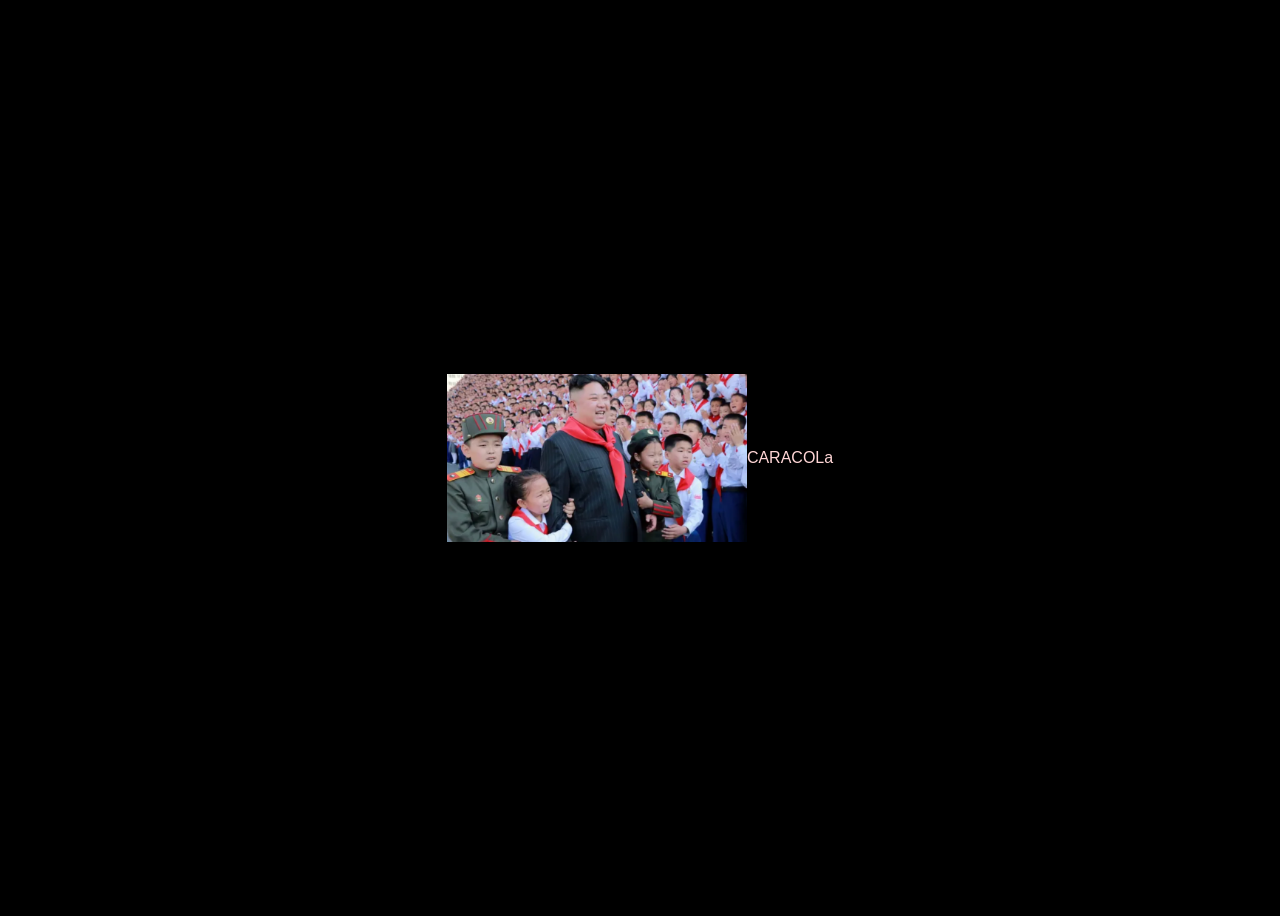
==== index.html @ 69c29f2c "update" ====
<!DOCTYPE html>
<!-- Indica al navegador que este documento usa HTML5 -->

<html>
<!-- Inicio del documento HTML -->

<head>
<!-- Sección donde van metadatos, título y estilos -->

<meta charset="UTF-8">
<!-- Define la codificación de caracteres para que se vean bien tildes y símbolos -->

<title>mixturitas</title>
<!-- Título de la página que aparece en la pestaña del navegador -->

<style>
/* Aquí comienza la sección de estilos CSS que define la apariencia visual */

body{
/* "body" se refiere a todo el contenido visible de la página */

  background-color: black;
  /* Define que el fondo de toda la página sea blanco */

  color: #FFD6D6;
  /* Define que el color del texto sea negro */

  margin: 100;
  /* Elimina los márgenes que los navegadores agregan por defecto */

  height: 100vh;
  /* Hace que el alto del cuerpo sea igual al 100% de la altura de la pantalla */

  display: flex;
  /* Activa el sistema Flexbox para organizar y centrar elementos */

  justify-content: center;
  /* Centra el contenido horizontalmente */

  align-items: center;
  /* Centra el contenido verticalmente */

  font-family: helvetica, sans-serif;
  /* Define la tipografía del texto */

  font-size: 15spx;
  /* Define el tamaño grande del texto */

}
/* Fin de las reglas de estilo del body */

</style>
<!-- Fin de la sección de estilos -->

</head>
<!-- Fin de la sección head -->

<body>
<!-- Inicio del contenido visible de la página -->
<img src="img/kim.png" alt="descripción" width="300">
CARACOLa
<!-- Texto que aparece en el centro de la pantalla -->

</body>
<!-- Fin del contenido visible -->

</html>
<!-- Fin del documento HTML -->
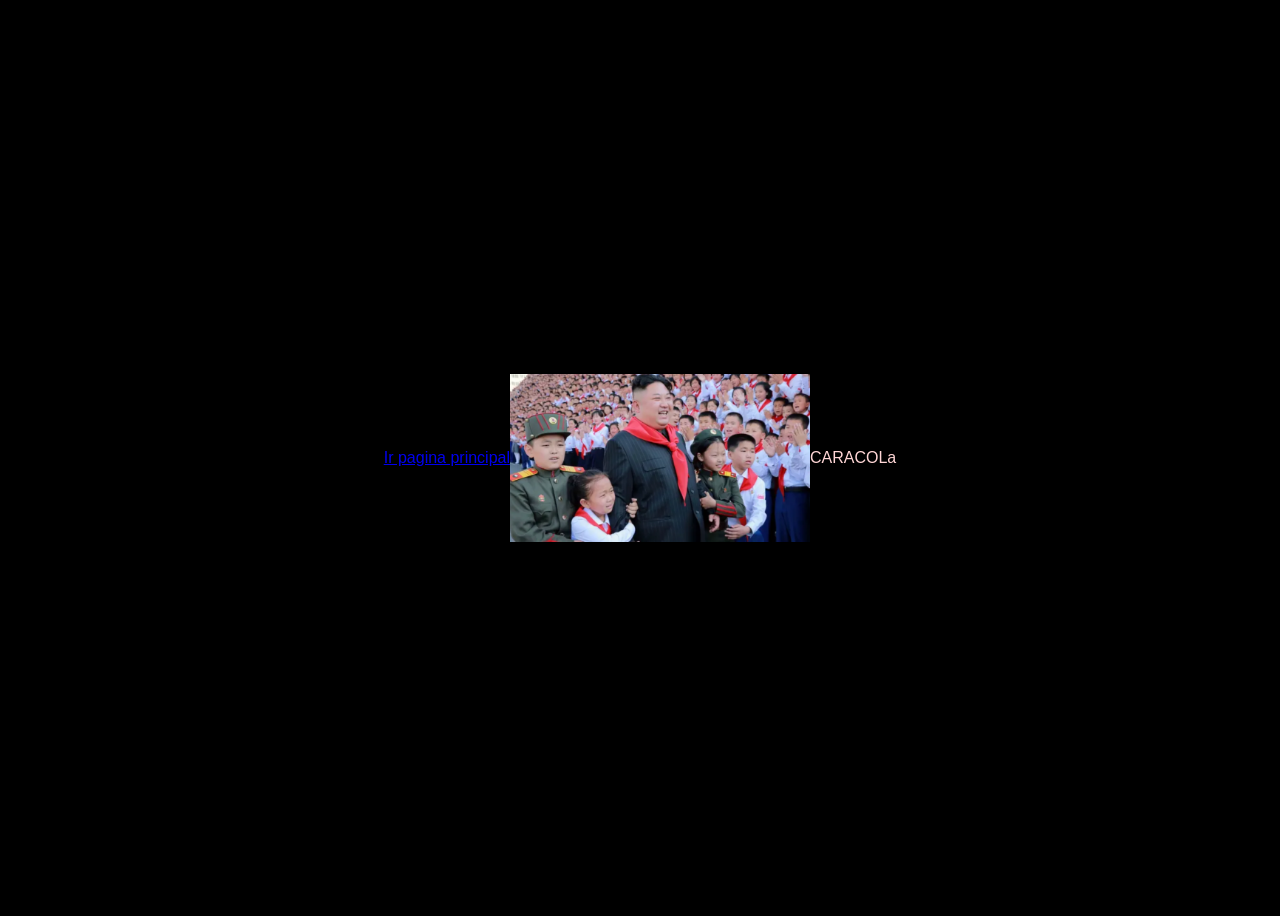
==== commit 31ededa3: "tres paginas conectadas" ====
--- a/index.html
+++ b/index.html
@@ -54,7 +54,7 @@
 
 </head>
 <!-- Fin de la sección head -->
-
+<a href="pagina 1.html">Ir pagina principal </a>
 <body>
 <!-- Inicio del contenido visible de la página -->
 <img src="img/kim.png" alt="descripción" width="300">
@@ -62,7 +62,9 @@
 <!-- Texto que aparece en el centro de la pantalla -->
 
 </body>
+
 <!-- Fin del contenido visible -->
+
 
 </html>
 <!-- Fin del documento HTML -->
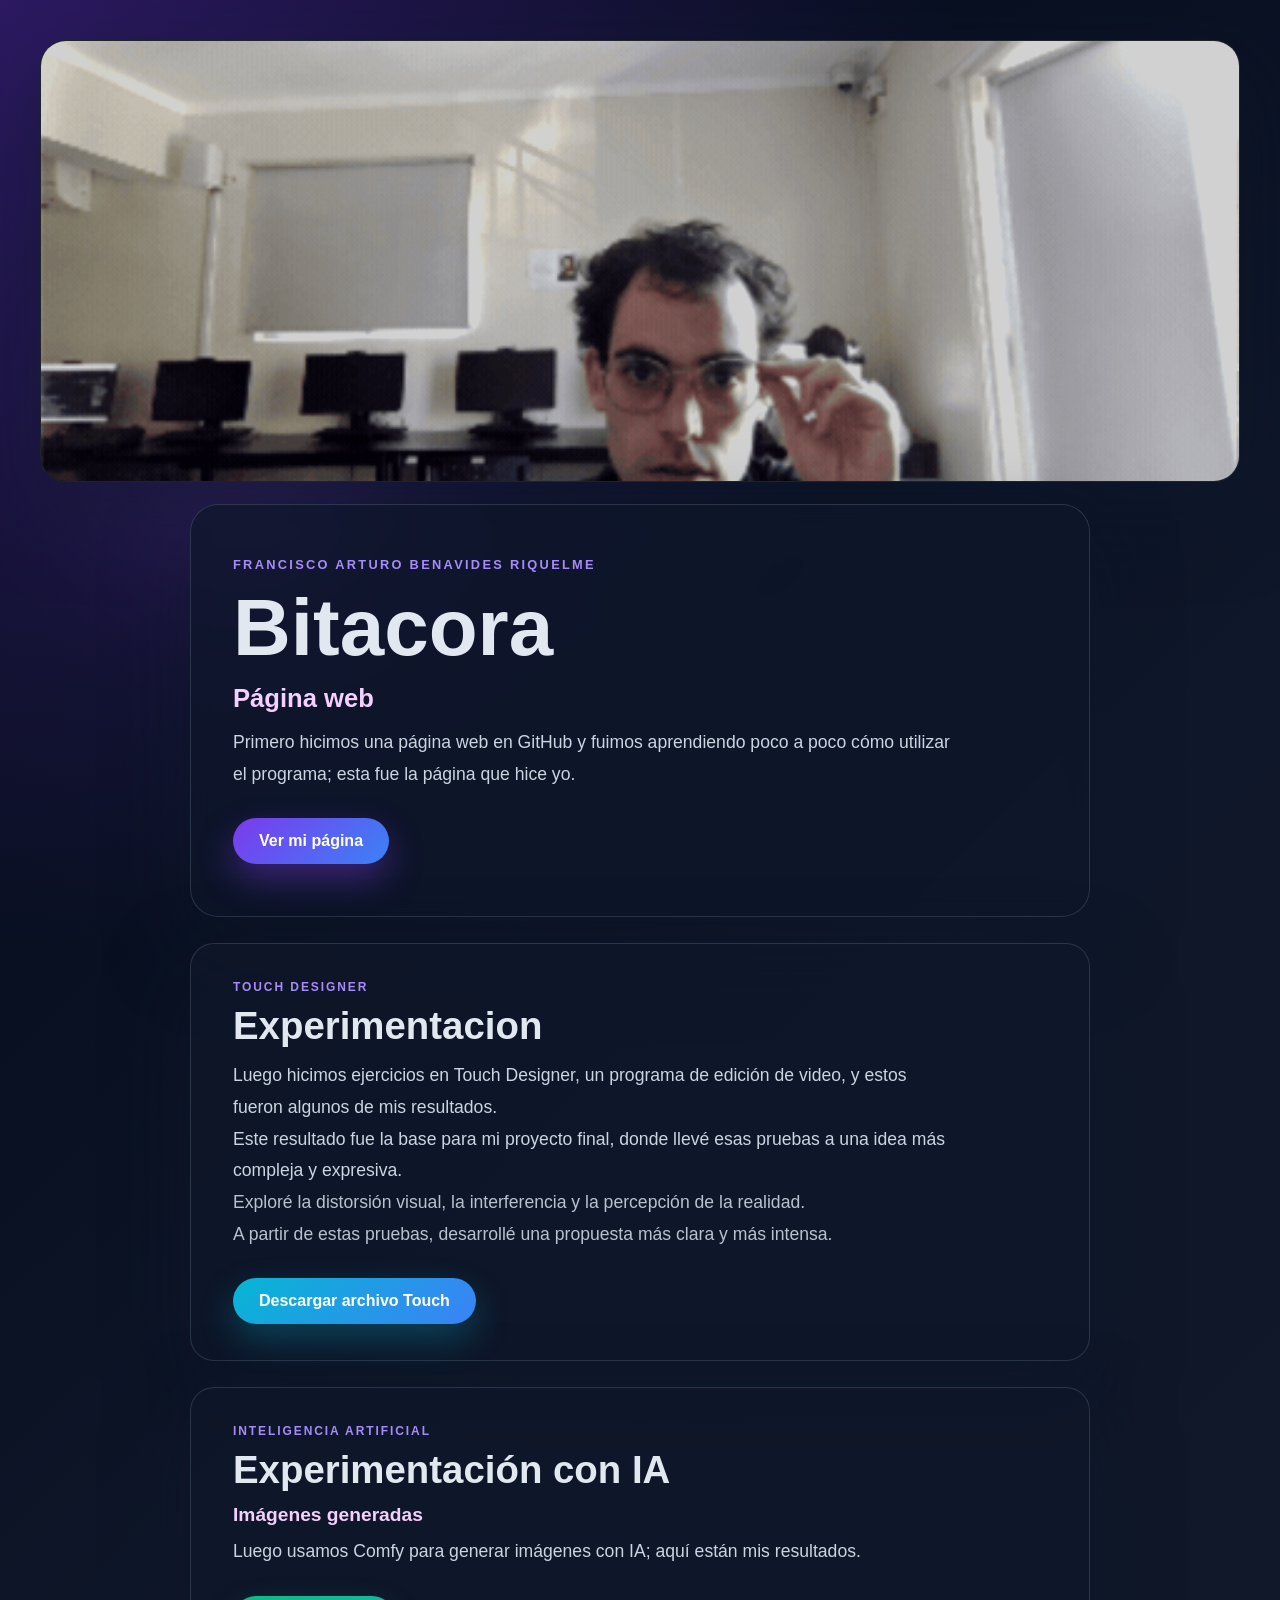
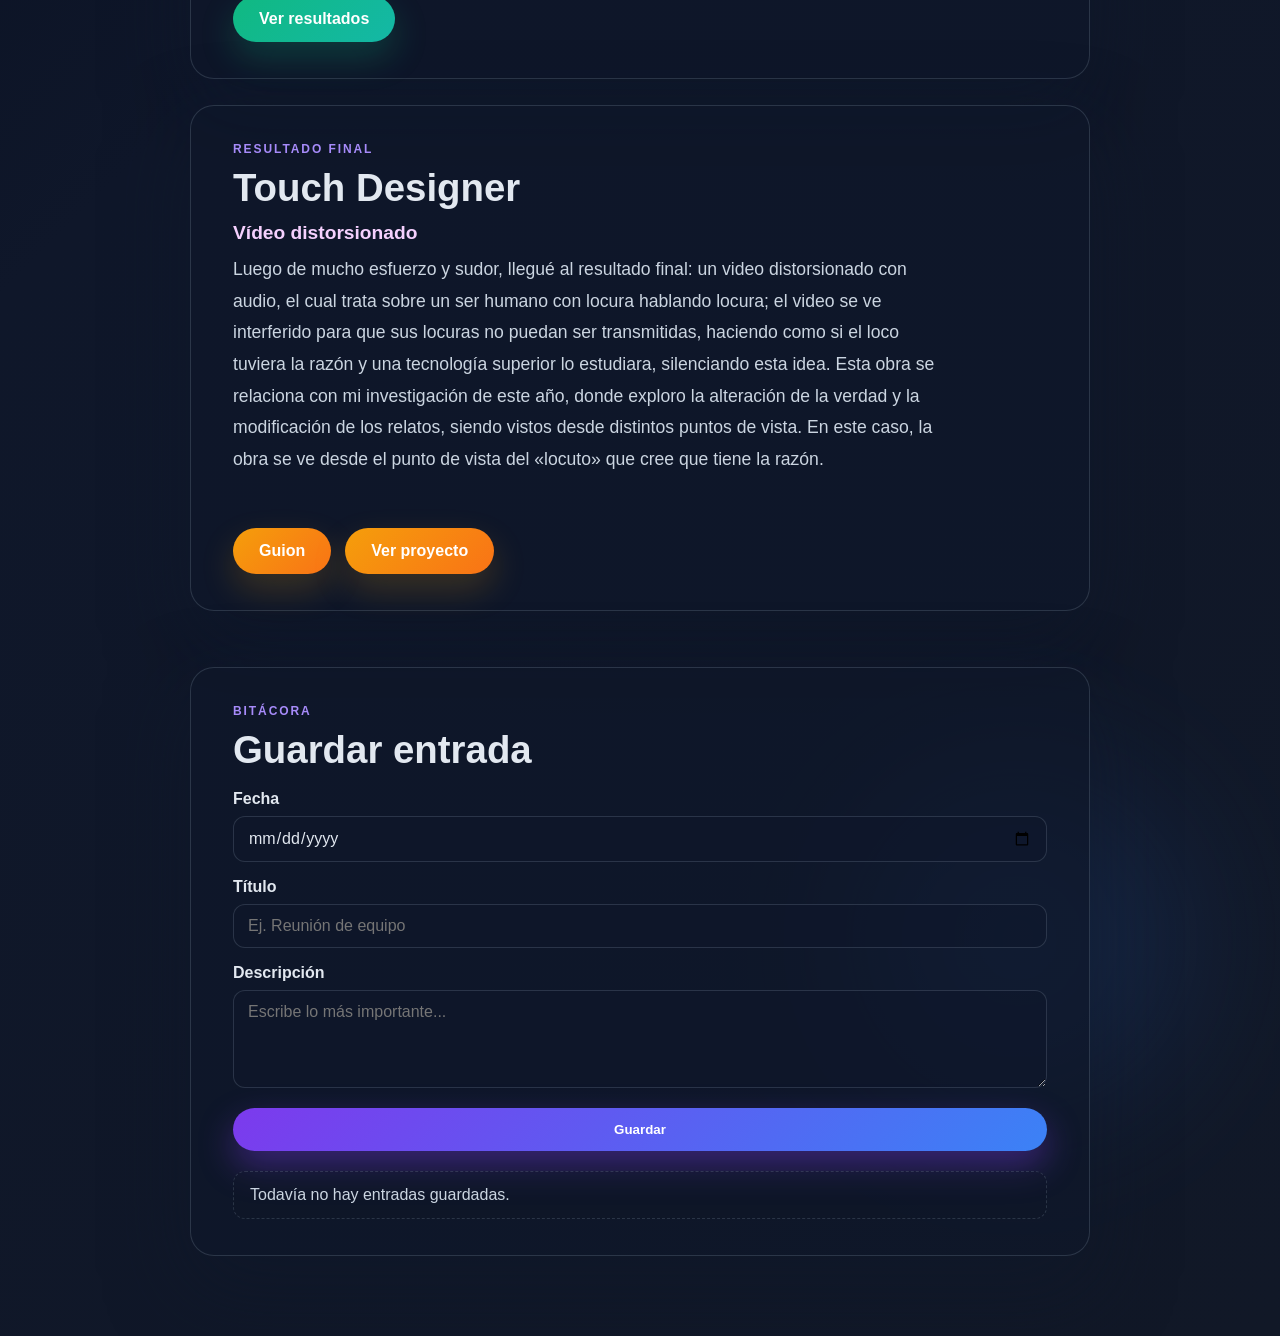
==== commit a3fdc8d3: "Add files via upload" ====
--- a/index.html
+++ b/index.html
@@ -1,70 +1,146 @@
-<!DOCTYPE html>
-<!-- Indica al navegador que este documento usa HTML5 -->
-
-<html>
-<!-- Inicio del documento HTML -->
-
-<head>
-<!-- Sección donde van metadatos, título y estilos -->
-
-<meta charset="UTF-8">
-<!-- Define la codificación de caracteres para que se vean bien tildes y símbolos -->
-
-<title>mixturitas</title>
-<!-- Título de la página que aparece en la pestaña del navegador -->
-
-<style>
-/* Aquí comienza la sección de estilos CSS que define la apariencia visual */
-
-body{
-/* "body" se refiere a todo el contenido visible de la página */
-
-  background-color: black;
-  /* Define que el fondo de toda la página sea blanco */
-
-  color: #FFD6D6;
-  /* Define que el color del texto sea negro */
-
-  margin: 100;
-  /* Elimina los márgenes que los navegadores agregan por defecto */
-
-  height: 100vh;
-  /* Hace que el alto del cuerpo sea igual al 100% de la altura de la pantalla */
-
-  display: flex;
-  /* Activa el sistema Flexbox para organizar y centrar elementos */
-
-  justify-content: center;
-  /* Centra el contenido horizontalmente */
-
-  align-items: center;
-  /* Centra el contenido verticalmente */
-
-  font-family: helvetica, sans-serif;
-  /* Define la tipografía del texto */
-
-  font-size: 15spx;
-  /* Define el tamaño grande del texto */
-
-}
-/* Fin de las reglas de estilo del body */
-
-</style>
-<!-- Fin de la sección de estilos -->
-
-</head>
-<!-- Fin de la sección head -->
-<a href="pagina 1.html">Ir pagina principal </a>
-<body>
-<!-- Inicio del contenido visible de la página -->
-<img src="img/kim.png" alt="descripción" width="300">
-CARACOLa
-<!-- Texto que aparece en el centro de la pantalla -->
-
-</body>
-
-<!-- Fin del contenido visible -->
-
-
-</html>
-<!-- Fin del documento HTML -->
+<!DOCTYPE html>
+<html lang="es">
+  <head>
+    <meta charset="UTF-8" />
+    <meta name="viewport" content="width=device-width, initial-scale=1.0" />
+    <title>Bitacora</title>
+    <link rel="stylesheet" href="styles.css" />
+  </head>
+  <body>
+    <main class="page-shell">
+      <div class="glow glow-one"></div>
+      <div class="glow glow-two"></div>
+
+      <div class="top-media">
+        <img
+          src="media/giphy-visual.gif"
+          alt="GIF de distorsión visual"
+        />
+      </div>
+
+      <header class="hero-card">
+        <p class="eyebrow">Francisco Arturo Benavides Riquelme</p>
+        <h1>Bitacora</h1>
+        <p class="subtitle">Página web</p>
+
+        <p class="description">
+          Primero hicimos una página web en GitHub y fuimos aprendiendo poco a poco cómo utilizar el programa;
+          esta fue la página que hice yo.
+        </p>
+
+        <a
+          class="link-button"
+          href="https://fran19-jpg.github.io/multimedial/w/index.html"
+          target="_blank"
+          rel="noreferrer"
+        >
+          Ver mi página
+        </a>
+      </header>
+
+      <section class="info-card">
+        <p class="section-tag">Touch Designer</p>
+        <h2>Experimentacion</h2>
+        <p class="description">
+          Luego hicimos ejercicios en Touch Designer, un programa de edición de video, y estos fueron algunos de
+          mis resultados.
+        </p>
+        <p class="description">
+          Este resultado fue la base para mi proyecto final, donde llevé esas pruebas a una idea más compleja y
+          expresiva.
+        </p>
+        <p class="description small-fill">
+          Exploré la distorsión visual, la interferencia y la percepción de la realidad.
+        </p>
+        <p class="description small-fill">
+          A partir de estas pruebas, desarrollé una propuesta más clara y más intensa.
+        </p>
+
+        <a
+          class="link-button secondary-button"
+          href="files/archivo-touch.toe"
+          download="archivo-touch.toe"
+        >
+          Descargar archivo Touch
+        </a>
+      </section>
+
+      <section class="info-card">
+        <p class="section-tag">Inteligencia artificial</p>
+        <h2>Experimentación con IA</h2>
+        <p class="subtitle small-subtitle">Imágenes generadas</p>
+        <p class="description">
+          Luego usamos Comfy para generar imágenes con IA; aquí están mis resultados.
+        </p>
+
+        <a
+          class="link-button tertiary-button"
+          href="https://drive.google.com/drive/folders/1UK8mEanDISQHmxmBUMvyscWsUJ8UG1vo?usp=sharing"
+          target="_blank"
+          rel="noreferrer"
+        >
+          Ver resultados
+        </a>
+      </section>
+
+      <section class="info-card final-card">
+        <p class="section-tag">Resultado final</p>
+        <h2>Touch Designer</h2>
+        <p class="subtitle small-subtitle">Vídeo distorsionado</p>
+        <p class="description">
+          Luego de mucho esfuerzo y sudor, llegué al resultado final: un video distorsionado con audio, el cual
+          trata sobre un ser humano con locura hablando locura; el video se ve interferido para que sus locuras no
+          puedan ser transmitidas, haciendo como si el loco tuviera la razón y una tecnología superior lo estudiara,
+          silenciando esta idea. Esta obra se relaciona con mi investigación de este año, donde exploro la alteración
+          de la verdad y la modificación de los relatos, siendo vistos desde distintos puntos de vista. En este caso,
+          la obra se ve desde el punto de vista del «locuto» que cree que tiene la razón.
+        </p>
+
+        <div class="final-links">
+          <a
+            class="link-button quaternary-button"
+            href="files/guion-resumen.txt"
+            download="guion-resumen.txt"
+          >
+            Guion
+          </a>
+          <a
+            class="link-button quaternary-button"
+            href="files/obra-touchdesigner.toe"
+            download="obra-touchdesigner.toe"
+          >
+            Ver proyecto
+          </a>
+        </div>
+      </section>
+
+      <section class="info-card save-card">
+        <p class="section-tag">Bitácora</p>
+        <h2>Guardar entrada</h2>
+
+        <form id="entry-form" class="entry-form">
+          <div class="field">
+            <label for="date">Fecha</label>
+            <input id="date" name="date" type="date" required />
+          </div>
+
+          <div class="field">
+            <label for="title">Título</label>
+            <input id="title" name="title" type="text" placeholder="Ej. Reunión de equipo" required />
+          </div>
+
+          <div class="field">
+            <label for="content">Descripción</label>
+            <textarea id="content" name="content" rows="4" placeholder="Escribe lo más importante..." required></textarea>
+          </div>
+
+          <button type="submit" class="link-button save-button">Guardar</button>
+        </form>
+
+        <ul id="entries-list" class="entries-list"></ul>
+      </section>
+    </main>
+
+    <script src="script.js"></script>
+  </body>
+</html>
--- a/styles.css
+++ b/styles.css
@@ -0,0 +1,320 @@
+:root {
+  --bg: #0f172a;
+  --bg-soft: #1e293b;
+  --panel: rgba(15, 23, 42, 0.72);
+  --panel-border: rgba(148, 163, 184, 0.22);
+  --primary: #7c3aed;
+  --primary-strong: #a78bfa;
+  --text: #e2e8f0;
+  --muted: #cbd5e1;
+  --shadow: 0 30px 80px rgba(15, 23, 42, 0.55);
+}
+
+* {
+  box-sizing: border-box;
+}
+
+body {
+  margin: 0;
+  min-height: 100vh;
+  font-family: Arial, Helvetica, sans-serif;
+  background:
+    radial-gradient(circle at top left, rgba(124, 58, 237, 0.35), transparent 30%),
+    linear-gradient(135deg, #020817 0%, #0f172a 45%, #111827 100%);
+  color: var(--text);
+}
+
+.page-shell {
+  position: relative;
+  min-height: 100vh;
+  display: grid;
+  place-items: center;
+  padding: 40px 20px;
+  overflow: hidden;
+}
+
+.top-media {
+  position: relative;
+  z-index: 1;
+  width: min(1200px, 100%);
+  margin-bottom: 22px;
+  border-radius: 26px;
+  overflow: hidden;
+  border: 1px solid var(--panel-border);
+  box-shadow: var(--shadow);
+  background: #000;
+}
+
+.top-media img {
+  display: block;
+  width: 100%;
+  height: min(42vw, 440px);
+  min-height: 260px;
+  max-height: 440px;
+  object-fit: cover;
+  filter: saturate(1.05) contrast(1.12) brightness(0.82);
+  animation: gentle-pan 14s ease-in-out infinite alternate;
+}
+
+@keyframes gentle-pan {
+  0% {
+    transform: scale(1) translateX(0);
+    filter: saturate(1.1) contrast(1.1) blur(0px);
+  }
+  50% {
+    transform: scale(1.07) translateX(-6px);
+    filter: saturate(1.3) contrast(1.2) blur(0.5px);
+  }
+  100% {
+    transform: scale(1.04) translateX(6px);
+    filter: saturate(1.2) contrast(1.15) blur(0px);
+  }
+}
+
+.glow {
+  position: absolute;
+  border-radius: 50%;
+  filter: blur(80px);
+  opacity: 0.6;
+}
+
+.glow-one {
+  width: 280px;
+  height: 280px;
+  background: rgba(168, 85, 247, 0.32);
+  top: 10%;
+  left: 8%;
+}
+
+.glow-two {
+  width: 320px;
+  height: 320px;
+  background: rgba(59, 130, 246, 0.25);
+  right: 8%;
+  bottom: 8%;
+}
+
+.hero-card {
+  position: relative;
+  z-index: 1;
+  width: min(900px, 100%);
+  padding: 52px 42px;
+  background: var(--panel);
+  border: 1px solid var(--panel-border);
+  border-radius: 28px;
+  box-shadow: var(--shadow);
+  backdrop-filter: blur(10px);
+}
+
+.eyebrow {
+  margin: 0;
+  color: var(--primary-strong);
+  text-transform: uppercase;
+  letter-spacing: 0.18em;
+  font-size: 0.8rem;
+  font-weight: 700;
+}
+
+h1 {
+  margin: 18px 0 0;
+  font-size: clamp(3rem, 7vw, 5rem);
+  line-height: 0.95;
+}
+
+.subtitle {
+  margin: 18px 0 14px;
+  color: #f5d0fe;
+  font-size: clamp(1.3rem, 2vw, 2rem);
+  font-weight: 700;
+}
+
+.small-subtitle {
+  margin-top: 12px;
+  margin-bottom: 10px;
+  font-size: 1.2rem;
+}
+
+.small-fill {
+  margin-top: 12px;
+  font-size: 1rem;
+  opacity: 0.9;
+}
+
+.description {
+  margin: 0;
+  max-width: 720px;
+  color: var(--muted);
+  font-size: 1.1rem;
+  line-height: 1.8;
+}
+
+.link-button {
+  display: inline-block;
+  margin-top: 28px;
+  padding: 14px 26px;
+  border-radius: 999px;
+  background: linear-gradient(135deg, var(--primary), #3b82f6);
+  color: white;
+  text-decoration: none;
+  font-weight: 700;
+  box-shadow: 0 15px 35px rgba(124, 58, 237, 0.4);
+  transition: transform 0.2s ease, box-shadow 0.2s ease;
+}
+
+.link-button:hover {
+  transform: translateY(-2px);
+  box-shadow: 0 20px 45px rgba(124, 58, 237, 0.45);
+}
+
+.secondary-button {
+  background: linear-gradient(135deg, #06b6d4, #3b82f6);
+  box-shadow: 0 15px 35px rgba(6, 182, 212, 0.28);
+}
+
+.tertiary-button {
+  background: linear-gradient(135deg, #10b981, #14b8a6);
+  box-shadow: 0 15px 35px rgba(16, 185, 129, 0.24);
+}
+
+.quaternary-button {
+  background: linear-gradient(135deg, #f59e0b, #f97316);
+  box-shadow: 0 15px 35px rgba(245, 158, 11, 0.2);
+}
+
+.info-card {
+  position: relative;
+  z-index: 1;
+  width: min(900px, 100%);
+  margin-top: 26px;
+  padding: 36px 42px;
+  background: rgba(15, 23, 42, 0.7);
+  border: 1px solid var(--panel-border);
+  border-radius: 24px;
+  box-shadow: var(--shadow);
+}
+
+.final-card {
+  margin-bottom: 30px;
+}
+
+.final-links {
+  display: flex;
+  flex-wrap: wrap;
+  gap: 14px;
+  margin-top: 24px;
+}
+
+.save-card {
+  margin-bottom: 40px;
+}
+
+.entry-form {
+  display: grid;
+  gap: 16px;
+  margin-top: 18px;
+}
+
+.field {
+  display: grid;
+  gap: 8px;
+}
+
+.field label {
+  font-weight: 700;
+  color: var(--text);
+}
+
+.field input,
+.field textarea {
+  width: 100%;
+  border: 1px solid var(--panel-border);
+  border-radius: 12px;
+  background: rgba(15, 23, 42, 0.55);
+  color: var(--text);
+  padding: 12px 14px;
+  font: inherit;
+}
+
+.field textarea {
+  resize: vertical;
+}
+
+.save-button {
+  margin-top: 4px;
+  border: 0;
+  cursor: pointer;
+}
+
+.entries-list {
+  list-style: none;
+  padding: 0;
+  margin: 20px 0 0;
+  display: grid;
+  gap: 14px;
+}
+
+.entry-item {
+  background: rgba(15, 23, 42, 0.5);
+  border: 1px solid var(--panel-border);
+  border-radius: 16px;
+  padding: 16px;
+}
+
+.entry-header {
+  display: flex;
+  justify-content: space-between;
+  align-items: baseline;
+  gap: 12px;
+  margin-bottom: 8px;
+}
+
+.entry-item h3 {
+  margin: 0;
+  font-size: 1.1rem;
+}
+
+.entry-date {
+  color: var(--primary-strong);
+  font-size: 0.85rem;
+  font-weight: 700;
+}
+
+.entry-item p {
+  margin: 0;
+  color: var(--muted);
+  line-height: 1.6;
+}
+
+.empty-state {
+  color: var(--muted);
+  padding: 14px 16px;
+  border: 1px dashed var(--panel-border);
+  border-radius: 12px;
+  background: rgba(15, 23, 42, 0.35);
+}
+
+.section-tag {
+  margin: 0 0 10px;
+  color: var(--primary-strong);
+  text-transform: uppercase;
+  letter-spacing: 0.16em;
+  font-size: 0.75rem;
+  font-weight: 700;
+}
+
+h2 {
+  margin: 0 0 12px;
+  font-size: clamp(1.8rem, 3vw, 2.5rem);
+}
+
+@media (max-width: 640px) {
+  .hero-card,
+  .info-card {
+    padding: 34px 22px;
+    border-radius: 22px;
+  }
+
+  .description {
+    font-size: 1rem;
+  }
+}
